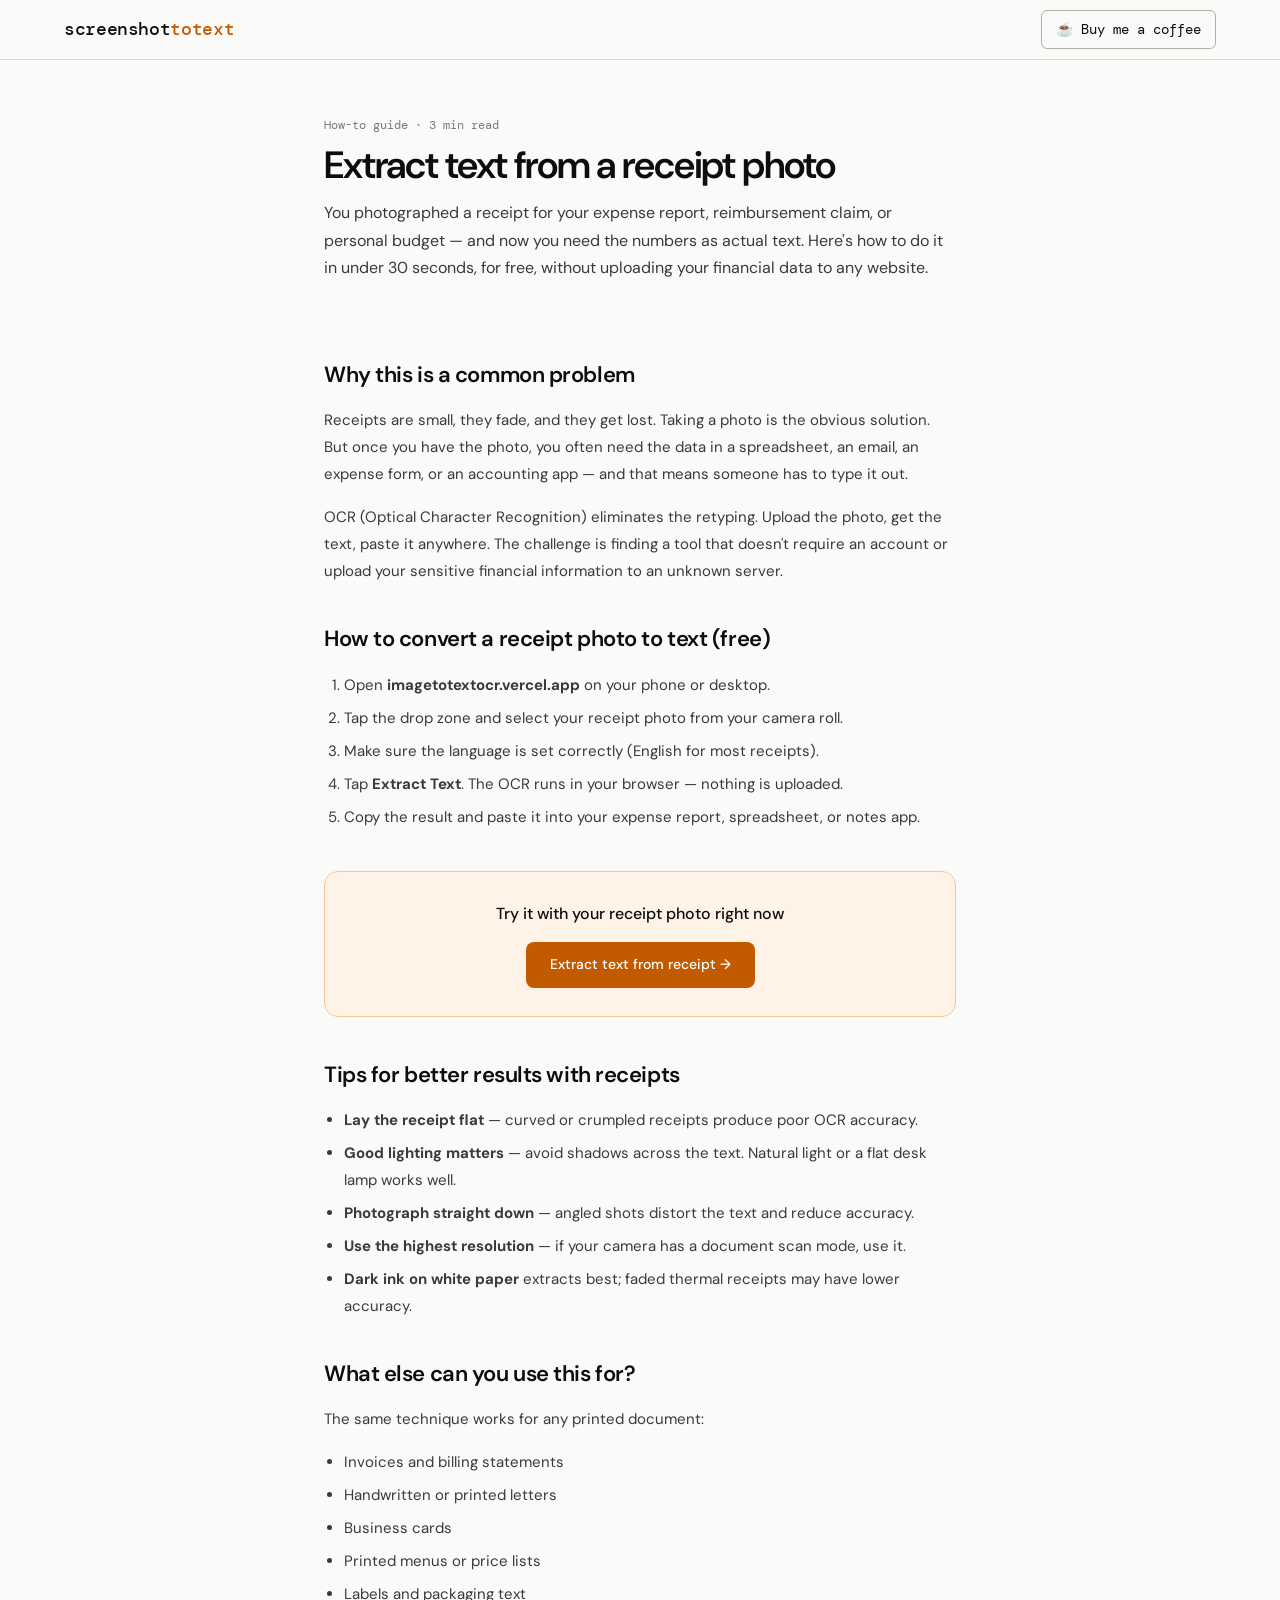
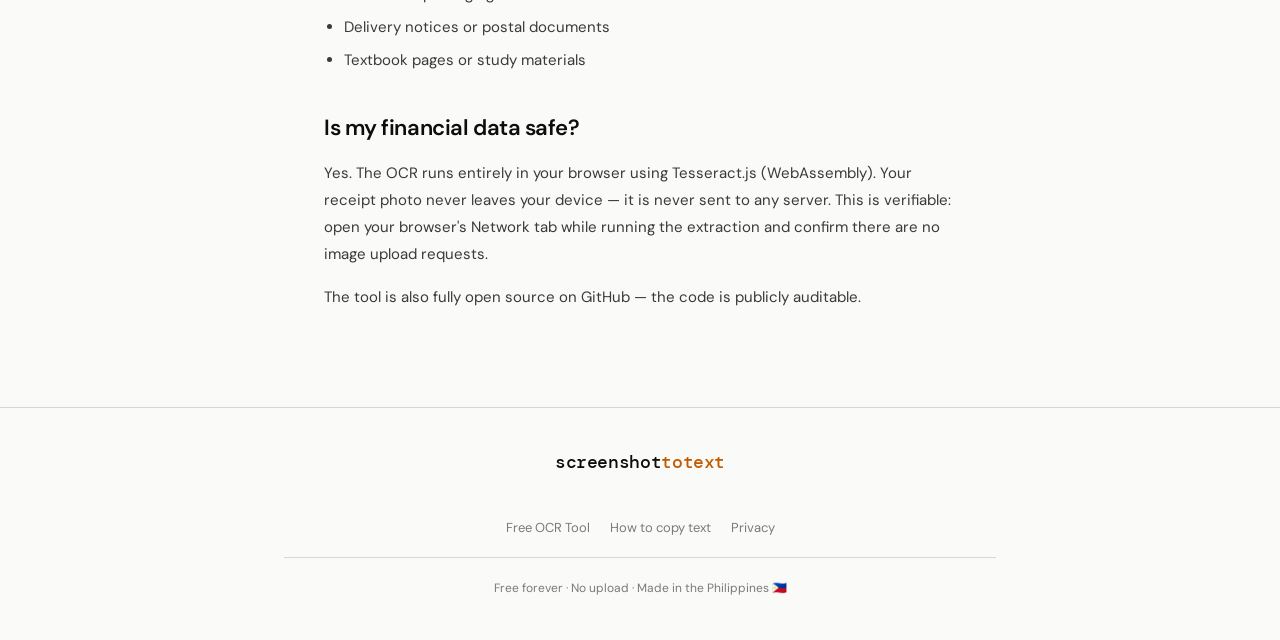
==== blog/extract-text-from-receipt.html @ 4910120f "Initial commit: Image to Text OCR tool - privacy-first browser-based OCR with Tesseract.js" ====
<!DOCTYPE html>
<html lang="en">
<head>
  <meta charset="UTF-8" />
  <meta name="viewport" content="width=device-width, initial-scale=1.0" />
  <title>Extract Text from a Receipt Photo — Free Online OCR, No Signup</title>
  <meta name="description" content="Turn a photo of any receipt, invoice, or document into editable text in seconds. No upload, no account. Works on phone or desktop — completely free." />
  <link rel="canonical" href="https://imagetotextocr.vercel.app/blog/extract-text-from-receipt" />
  <link rel="preconnect" href="https://fonts.googleapis.com" />
  <link rel="preconnect" href="https://fonts.gstatic.com" crossorigin />
  <link href="https://fonts.googleapis.com/css2?family=DM+Mono:wght@400;500&family=DM+Sans:wght@400;500;600&display=swap" rel="stylesheet" />
  <link rel="icon" type="image/svg+xml" href="/favicon.svg" />
  <link rel="stylesheet" href="../css/style.css" />
</head>
<body>
<nav>
  <a href="/" class="logo">screenshot<span>totext</span></a>
  <div class="nav-links">
    <a href="https://ko-fi.com/YOUR_KOFI" target="_blank" rel="noopener" class="btn-coffee">☕ Buy me a coffee</a>
  </div>
</nav>

<header class="blog-hero">
  <p class="blog-meta">How-to guide · 3 min read</p>
  <h1>Extract text from a receipt photo</h1>
  <p style="font-size:16px;color:var(--ink-2);margin-top:12px;line-height:1.7;">
    You photographed a receipt for your expense report, reimbursement claim, or personal budget — and now you need the numbers as actual text. Here's how to do it in under 30 seconds, for free, without uploading your financial data to any website.
  </p>
</header>

<article class="blog-body">

  <h2>Why this is a common problem</h2>
  <p>
    Receipts are small, they fade, and they get lost. Taking a photo is the obvious solution.
    But once you have the photo, you often need the data in a spreadsheet, an email, an expense form,
    or an accounting app — and that means someone has to type it out.
  </p>
  <p>
    OCR (Optical Character Recognition) eliminates the retyping. Upload the photo, get the text,
    paste it anywhere. The challenge is finding a tool that doesn't require an account
    or upload your sensitive financial information to an unknown server.
  </p>

  <h2>How to convert a receipt photo to text (free)</h2>
  <ol>
    <li>Open <strong>imagetotextocr.vercel.app</strong> on your phone or desktop.</li>
    <li>Tap the drop zone and select your receipt photo from your camera roll.</li>
    <li>Make sure the language is set correctly (English for most receipts).</li>
    <li>Tap <strong>Extract Text</strong>. The OCR runs in your browser — nothing is uploaded.</li>
    <li>Copy the result and paste it into your expense report, spreadsheet, or notes app.</li>
  </ol>

  <div class="blog-cta">
    <p>Try it with your receipt photo right now</p>
    <a href="/">Extract text from receipt →</a>
  </div>

  <h2>Tips for better results with receipts</h2>
  <ul>
    <li><strong>Lay the receipt flat</strong> — curved or crumpled receipts produce poor OCR accuracy.</li>
    <li><strong>Good lighting matters</strong> — avoid shadows across the text. Natural light or a flat desk lamp works well.</li>
    <li><strong>Photograph straight down</strong> — angled shots distort the text and reduce accuracy.</li>
    <li><strong>Use the highest resolution</strong> — if your camera has a document scan mode, use it.</li>
    <li><strong>Dark ink on white paper</strong> extracts best; faded thermal receipts may have lower accuracy.</li>
  </ul>

  <h2>What else can you use this for?</h2>
  <p>The same technique works for any printed document:</p>
  <ul>
    <li>Invoices and billing statements</li>
    <li>Handwritten or printed letters</li>
    <li>Business cards</li>
    <li>Printed menus or price lists</li>
    <li>Labels and packaging text</li>
    <li>Delivery notices or postal documents</li>
    <li>Textbook pages or study materials</li>
  </ul>

  <h2>Is my financial data safe?</h2>
  <p>
    Yes. The OCR runs entirely in your browser using Tesseract.js (WebAssembly).
    Your receipt photo never leaves your device — it is never sent to any server.
    This is verifiable: open your browser's Network tab while running the extraction
    and confirm there are no image upload requests.
  </p>
  <p>
    The tool is also fully open source on GitHub — the code is publicly auditable.
  </p>

</article>

<footer>
  <div class="footer-inner">
    <div class="footer-logo">screenshot<span>totext</span></div>
    <nav class="footer-nav" aria-label="Footer navigation">
      <a href="/">Free OCR Tool</a>
      <a href="/blog/how-to-copy-text-from-screenshot">How to copy text</a>
      <a href="/blog/ocr-privacy-no-upload">Privacy</a>
    </nav>
    <p class="footer-copy">Free forever · No upload · Made in the Philippines 🇵🇭</p>
  </div>
</footer>
</body>
</html>
---- css/style.css ----
/* =========================================================
   screenshottotext — css/style.css
   Forked from heicfree/style.css — accent changed to orange
   Aesthetic: industrial-minimal, monospace accents, dark trust signals
   ========================================================= */

:root {
  --ink:     #0d0d0d;
  --ink-2:   #3a3a3a;
  --ink-3:   #7a7a7a;
  --surface: #fafaf8;
  --surface-2: #f0efeb;
  --surface-3: #e8e7e2;

  /* ORANGE accent — differentiated from heicfree's green */
  --accent:        #c25a00;
  --accent-light:  #fff3e8;
  --accent-mid:    #e06b00;

  --warn:    #b84a2c;
  --border:  #d8d7d2;
  --border-strong: #b0afa9;
  --font-sans: 'DM Sans', system-ui, sans-serif;
  --font-mono: 'DM Mono', 'Courier New', monospace;
  --radius: 8px;
  --radius-lg: 14px;
  --transition: 0.18s ease;
}

*, *::before, *::after { box-sizing: border-box; margin: 0; padding: 0; }
html { scroll-behavior: smooth; }

body {
  font-family: var(--font-sans);
  background: var(--surface);
  color: var(--ink);
  line-height: 1.65;
  font-size: 16px;
  -webkit-font-smoothing: antialiased;
}

/* ── NAV ── */
nav {
  display: flex;
  align-items: center;
  justify-content: space-between;
  padding: 0 max(24px, 5vw);
  height: 60px;
  border-bottom: 1px solid var(--border);
  background: var(--surface);
  position: sticky;
  top: 0;
  z-index: 100;
}

.logo {
  font-family: var(--font-mono);
  font-size: 18px;
  font-weight: 500;
  color: var(--ink);
  text-decoration: none;
  letter-spacing: -0.02em;
}
.logo span { color: var(--accent); }

.nav-links {
  display: flex;
  align-items: center;
  gap: 24px;
}
.nav-links a {
  font-size: 14px;
  color: var(--ink-2);
  text-decoration: none;
  transition: color var(--transition);
}
.nav-links a:hover { color: var(--ink); }

.btn-coffee {
  font-family: var(--font-mono);
  font-size: 13px;
  padding: 7px 14px;
  border: 1px solid var(--border-strong);
  border-radius: 6px;
  background: var(--surface);
  color: var(--ink) !important;
  transition: background var(--transition), border-color var(--transition);
}
.btn-coffee:hover {
  background: var(--surface-2) !important;
  border-color: var(--ink-2) !important;
}

/* ── HERO ── */
.hero {
  max-width: 720px;
  margin: 64px auto 0;
  padding: 0 24px 56px;
  text-align: center;
}

.trust-badge {
  display: inline-flex;
  align-items: center;
  gap: 8px;
  font-family: var(--font-mono);
  font-size: 12px;
  color: var(--accent);
  background: var(--accent-light);
  border: 1px solid #f5c89a;
  border-radius: 20px;
  padding: 6px 14px;
  margin-bottom: 28px;
}
.dot {
  width: 7px; height: 7px;
  border-radius: 50%;
  background: var(--accent-mid);
  animation: pulse 2s infinite;
}
@keyframes pulse {
  0%, 100% { opacity: 1; }
  50% { opacity: 0.4; }
}

h1 {
  font-size: clamp(32px, 5vw, 52px);
  font-weight: 600;
  line-height: 1.15;
  letter-spacing: -0.03em;
  color: var(--ink);
  margin-bottom: 20px;
}
h1 em {
  font-style: normal;
  color: var(--accent);
}

.hero-sub {
  font-size: 17px;
  color: var(--ink-2);
  max-width: 520px;
  margin: 0 auto;
  line-height: 1.7;
}

/* ── MAIN ── */
main {
  max-width: 760px;
  margin: 0 auto;
  padding: 0 24px 80px;
}

/* ── CONVERTER BOX ── */
.converter-box {
  background: #fff;
  border: 1.5px solid var(--border);
  border-radius: var(--radius-lg);
  padding: 32px;
  margin-bottom: 48px;
  box-shadow: 0 2px 20px rgba(0,0,0,0.04);
}

/* Drop zone */
.drop-zone {
  border: 2px dashed var(--border-strong);
  border-radius: var(--radius);
  padding: 48px 24px;
  text-align: center;
  cursor: pointer;
  transition: border-color var(--transition), background var(--transition);
  color: var(--ink-3);
}
.drop-zone:hover,
.drop-zone.dragover {
  border-color: var(--accent-mid);
  background: var(--accent-light);
  color: var(--accent);
}
.drop-icon { margin-bottom: 16px; }
.drop-primary {
  font-size: 17px;
  font-weight: 500;
  color: var(--ink-2);
  margin-bottom: 6px;
}
.drop-secondary { font-size: 14px; color: var(--ink-3); margin-bottom: 10px; }
.file-label {
  color: var(--accent);
  cursor: pointer;
  text-decoration: underline;
  text-underline-offset: 2px;
}
.drop-hint {
  font-family: var(--font-mono);
  font-size: 12px;
  color: var(--ink-3);
  margin-top: 12px;
}

/* Language selector */
.lang-row {
  display: flex;
  align-items: center;
  gap: 12px;
  margin-top: 20px;
  font-size: 14px;
  color: var(--ink-2);
}
.lang-row select {
  flex: 1;
  padding: 8px 10px;
  border: 1px solid var(--border);
  border-radius: var(--radius);
  font-family: var(--font-sans);
  font-size: 14px;
  background: var(--surface);
  color: var(--ink);
  cursor: pointer;
  appearance: auto;
}
.lang-row select:focus {
  outline: 2px solid var(--accent);
  outline-offset: 1px;
}

/* File queue */
.file-queue {
  margin-top: 20px;
  display: flex;
  flex-direction: column;
  gap: 8px;
}
.queue-item {
  display: flex;
  align-items: center;
  gap: 12px;
  padding: 10px 12px;
  background: var(--surface-2);
  border-radius: var(--radius);
  font-size: 13px;
}
.queue-item-name {
  flex: 1;
  font-family: var(--font-mono);
  color: var(--ink-2);
  overflow: hidden;
  text-overflow: ellipsis;
  white-space: nowrap;
}
.queue-item-size { color: var(--ink-3); font-size: 12px; }
.queue-item-remove {
  background: none; border: none; cursor: pointer;
  color: var(--ink-3); font-size: 16px; line-height: 1;
  padding: 0 4px;
  transition: color var(--transition);
}
.queue-item-remove:hover { color: var(--warn); }

/* Action row */
.action-row {
  display: flex;
  gap: 10px;
  margin-top: 20px;
}
.btn-convert {
  flex: 1;
  background: var(--accent);
  color: #fff;
  border: none;
  border-radius: var(--radius);
  padding: 14px 20px;
  font-family: var(--font-sans);
  font-size: 15px;
  font-weight: 500;
  cursor: pointer;
  transition: background var(--transition), transform var(--transition);
}
.btn-convert:hover { background: #9a4600; }
.btn-convert:active { transform: scale(0.99); }
.btn-convert:disabled { opacity: 0.6; cursor: not-allowed; }

.btn-clear {
  background: none;
  border: 1px solid var(--border);
  border-radius: var(--radius);
  padding: 14px 18px;
  font-family: var(--font-sans);
  font-size: 14px;
  color: var(--ink-3);
  cursor: pointer;
  transition: border-color var(--transition), color var(--transition);
}
.btn-clear:hover { border-color: var(--border-strong); color: var(--ink-2); }

/* Progress */
.progress-wrap { margin-top: 20px; }
.progress-bar-bg {
  height: 6px;
  background: var(--surface-3);
  border-radius: 3px;
  overflow: hidden;
  margin-bottom: 10px;
}
.progress-bar-fill {
  height: 100%;
  background: var(--accent-mid);
  border-radius: 3px;
  width: 0%;
  transition: width 0.3s ease;
}
.progress-label {
  font-family: var(--font-mono);
  font-size: 13px;
  color: var(--ink-3);
}

/* ── TEXT OUTPUT ── */
.results-wrap { margin-top: 24px; }

.results-header {
  display: flex;
  align-items: center;
  justify-content: space-between;
  margin-bottom: 14px;
  flex-wrap: wrap;
  gap: 10px;
}
.results-title {
  font-size: 15px;
  font-weight: 500;
  color: var(--ink);
}

.text-output-wrap {
  position: relative;
  margin-bottom: 12px;
}
.text-output {
  width: 100%;
  min-height: 200px;
  max-height: 400px;
  padding: 16px;
  border: 1.5px solid var(--border);
  border-radius: var(--radius);
  font-family: var(--font-mono);
  font-size: 13px;
  line-height: 1.7;
  color: var(--ink-2);
  background: var(--surface);
  resize: vertical;
  overflow-y: auto;
  white-space: pre-wrap;
  word-wrap: break-word;
}
.text-output:focus {
  outline: 2px solid var(--accent);
  outline-offset: 1px;
  background: #fff;
}

.text-output-actions {
  display: flex;
  gap: 8px;
  margin-top: 10px;
}
.btn-action-sm {
  display: inline-flex;
  align-items: center;
  gap: 6px;
  padding: 7px 14px;
  border: 1px solid var(--border);
  border-radius: var(--radius);
  background: var(--surface);
  font-family: var(--font-sans);
  font-size: 13px;
  color: var(--ink-2);
  cursor: pointer;
  transition: border-color var(--transition), color var(--transition), background var(--transition);
}
.btn-action-sm:hover {
  border-color: var(--accent);
  color: var(--accent);
  background: var(--accent-light);
}
.btn-action-sm.copied {
  border-color: #2d9e5f;
  color: #1a6b3c;
  background: #e8f4ee;
}

.btn-copy-all {
  background: var(--accent);
  color: #fff;
  border: none;
  border-radius: var(--radius);
  padding: 8px 16px;
  font-size: 13px;
  font-weight: 500;
  cursor: pointer;
  transition: background var(--transition);
}
.btn-copy-all:hover { background: #9a4600; }

/* Per-file results (multi-image) */
.results-list {
  display: flex;
  flex-direction: column;
  gap: 8px;
  margin-top: 16px;
}
.result-item {
  display: flex;
  align-items: center;
  gap: 12px;
  padding: 10px 14px;
  background: var(--accent-light);
  border: 1px solid #f5c89a;
  border-radius: var(--radius);
  font-size: 13px;
  cursor: pointer;
  transition: border-color var(--transition);
}
.result-item:hover { border-color: var(--accent-mid); }
.result-item.active { border-color: var(--accent); background: #ffe9d0; }
.result-item-name {
  flex: 1;
  font-family: var(--font-mono);
  color: var(--ink-2);
  overflow: hidden;
  text-overflow: ellipsis;
  white-space: nowrap;
}
.result-char-count { color: var(--ink-3); font-size: 12px; font-family: var(--font-mono); }
.result-error {
  background: #fef2f0;
  border-color: #f5c2ba;
}
.result-error .result-item-name { color: var(--warn); }

.btn-convert-more {
  margin-top: 16px;
  background: none;
  border: 1px solid var(--border);
  border-radius: var(--radius);
  padding: 10px 20px;
  font-size: 14px;
  color: var(--ink-2);
  cursor: pointer;
  width: 100%;
  transition: border-color var(--transition);
}
.btn-convert-more:hover { border-color: var(--accent); color: var(--accent); }

/* ── TRUST STRIP ── */
.trust-strip {
  display: grid;
  grid-template-columns: repeat(auto-fit, minmax(160px, 1fr));
  gap: 20px;
  margin-bottom: 56px;
}
.trust-item {
  padding: 20px;
  background: #fff;
  border: 1px solid var(--border);
  border-radius: var(--radius);
}
.trust-icon { font-size: 22px; display: block; margin-bottom: 8px; }
.trust-item strong {
  display: block;
  font-size: 14px;
  font-weight: 600;
  margin-bottom: 6px;
  color: var(--ink);
}
.trust-item p { font-size: 13px; color: var(--ink-3); line-height: 1.6; }

/* ── HOW IT WORKS ── */
.how-section {
  margin-bottom: 56px;
}
.how-section h2,
.faq-section h2 {
  font-size: 24px;
  font-weight: 600;
  letter-spacing: -0.02em;
  margin-bottom: 16px;
  color: var(--ink);
}
.how-section p {
  font-size: 15px;
  color: var(--ink-2);
  margin-bottom: 14px;
  line-height: 1.75;
}

.code-proof {
  margin-top: 24px;
  background: #0d0d0d;
  border-radius: var(--radius);
  padding: 20px 22px;
  overflow-x: auto;
}
.code-proof-label {
  font-family: var(--font-mono);
  font-size: 12px;
  color: #e08030;
  margin-bottom: 8px;
}
.code-proof code {
  font-family: var(--font-mono);
  font-size: 13px;
  color: #e8e7e2;
  white-space: pre;
}

/* ── FAQ ── */
.faq-section { margin-bottom: 56px; }
details {
  border-bottom: 1px solid var(--border);
  padding: 16px 0;
}
details:first-of-type { border-top: 1px solid var(--border); }
summary {
  font-size: 15px;
  font-weight: 500;
  cursor: pointer;
  color: var(--ink);
  list-style: none;
  display: flex;
  justify-content: space-between;
  align-items: center;
}
summary::-webkit-details-marker { display: none; }
summary::after {
  content: '+';
  font-size: 20px;
  font-weight: 300;
  color: var(--ink-3);
  transition: transform var(--transition);
}
details[open] summary::after { content: '−'; }
details p {
  font-size: 14px;
  color: var(--ink-2);
  line-height: 1.75;
  margin-top: 12px;
  padding-right: 24px;
}

/* ── COFFEE ── */
.coffee-section {
  display: flex;
  justify-content: center;
  margin-bottom: 56px;
}
.coffee-card {
  text-align: center;
  max-width: 420px;
  padding: 40px 32px;
  background: #fff;
  border: 1px solid var(--border);
  border-radius: var(--radius-lg);
}
.coffee-emoji { font-size: 36px; margin-bottom: 14px; }
.coffee-card h3 {
  font-size: 20px;
  font-weight: 600;
  letter-spacing: -0.02em;
  margin-bottom: 12px;
}
.coffee-card p {
  font-size: 14px;
  color: var(--ink-2);
  line-height: 1.7;
  margin-bottom: 20px;
}
.btn-coffee-big {
  display: inline-block;
  background: #FFDD00;
  color: #0d0d0d;
  font-weight: 600;
  font-size: 15px;
  padding: 12px 28px;
  border-radius: 8px;
  text-decoration: none;
  transition: opacity var(--transition);
}
.btn-coffee-big:hover { opacity: 0.85; }
.coffee-sub {
  font-size: 12px;
  color: var(--ink-3);
  margin-top: 12px;
  margin-bottom: 0;
}

/* ── FOOTER ── */
footer {
  border-top: 1px solid var(--border);
  background: var(--surface);
}
.footer-inner {
  max-width: 760px;
  margin: 0 auto;
  padding: 40px 24px;
  text-align: center;
}
.footer-logo {
  font-family: var(--font-mono);
  font-size: clamp(14px, 4vw, 18px);
  font-weight: 500;
  margin-bottom: 20px;
  color: var(--ink);
  letter-spacing: -0.02em;
}
.footer-logo span { color: var(--accent); }
.footer-nav {
  display: flex;
  flex-wrap: wrap;
  justify-content: center;
  gap: clamp(12px, 3vw, 20px);
  margin-bottom: 20px;
}
.footer-nav a {
  font-size: clamp(12px, 2.5vw, 13px);
  color: var(--ink-3);
  text-decoration: none;
  transition: color var(--transition);
  padding: 4px 0;
}
.footer-nav a:hover { color: var(--ink); }
.footer-copy {
  font-size: clamp(11px, 2vw, 12px);
  color: var(--ink-3);
  line-height: 1.8;
}

/* ── BLOG STYLES ── */
.blog-hero {
  max-width: 680px;
  margin: 56px auto 0;
  padding: 0 24px 40px;
}
.blog-hero h1 {
  font-size: clamp(26px, 4vw, 38px);
  text-align: left;
  margin-bottom: 12px;
}
.blog-meta {
  font-family: var(--font-mono);
  font-size: 12px;
  color: var(--ink-3);
  margin-bottom: 8px;
}
.blog-body {
  max-width: 680px;
  margin: 0 auto;
  padding: 0 24px 80px;
}
.blog-body h2 {
  font-size: 22px;
  font-weight: 600;
  letter-spacing: -0.02em;
  margin: 36px 0 14px;
  color: var(--ink);
}
.blog-body p {
  font-size: 15px;
  color: var(--ink-2);
  line-height: 1.8;
  margin-bottom: 16px;
}
.blog-body ul, .blog-body ol {
  padding-left: 20px;
  margin-bottom: 16px;
}
.blog-body li {
  font-size: 15px;
  color: var(--ink-2);
  line-height: 1.8;
  margin-bottom: 6px;
}
.blog-body a {
  color: var(--accent);
  text-decoration: underline;
  text-underline-offset: 2px;
}
.blog-cta {
  background: var(--accent-light);
  border: 1px solid #f5c89a;
  border-radius: var(--radius-lg);
  padding: 28px 32px;
  text-align: center;
  margin: 40px 0;
}
.blog-cta p {
  font-size: 16px;
  font-weight: 500;
  color: var(--ink);
  margin-bottom: 14px;
}
.blog-cta a {
  display: inline-block;
  background: var(--accent);
  color: #fff;
  padding: 11px 24px;
  border-radius: var(--radius);
  font-size: 14px;
  font-weight: 500;
  text-decoration: none;
  transition: background var(--transition);
}
.blog-cta a:hover { background: #9a4600; }

/* ── RESPONSIVE ── */
@media (max-width: 600px) {
  .converter-box { padding: 20px 16px; }
  .nav-links a:not(.btn-coffee) { display: none; }
  .trust-strip { grid-template-columns: 1fr 1fr; }
  .action-row { flex-direction: column; }
  .footer-inner { padding: 32px 16px; }
  .footer-logo { margin-bottom: 16px; }
  .footer-nav { gap: 10px; margin-bottom: 16px; }
  .footer-nav a { padding: 6px 4px; }
}
@media (max-width: 480px) {
  nav { padding: 0 16px; height: 56px; }
  .logo { font-size: 16px; }
  .btn-coffee { font-size: 12px; padding: 6px 12px; }
  .footer-inner { padding: 24px 12px; }
  .footer-logo { font-size: 14px; margin-bottom: 12px; }
  .footer-nav { gap: 8px; margin-bottom: 12px; }
  .footer-nav a { font-size: 11px; }
  .footer-copy { font-size: 10px; }
  .text-output-actions { flex-wrap: wrap; }
}

.sister-projects {
  padding: 60px 20px;
  text-align: center;
  background: var(--bg-secondary);
}

.sister-projects h2 {
  font-size: 28px;
  margin-bottom: 12px;
}

.sister-projects-desc {
  color: var(--ink-2);
  margin-bottom: 40px;
}

.projects-grid {
  display: grid;
  grid-template-columns: repeat(auto-fit, minmax(280px, 1fr));
  gap: 20px;
  max-width: 800px;
  margin: 0 auto;
}

.project-card {
  display: flex;
  align-items: center;
  gap: 16px;
  padding: 20px;
  background: white;
  border-radius: 8px;
  border: 1px solid var(--border);
  text-decoration: none;
  transition: all 0.2s;
}

.project-card:hover {
  border-color: var(--accent);
  box-shadow: 0 4px 12px rgba(0,0,0,0.1);
}

.project-emoji {
  font-size: 32px;
}

.project-info h3 {
  margin: 0 0 4px 0;
  font-size: 16px;
}

.project-info p {
  margin: 0;
  font-size: 13px;
  color: var(--ink-2);
}
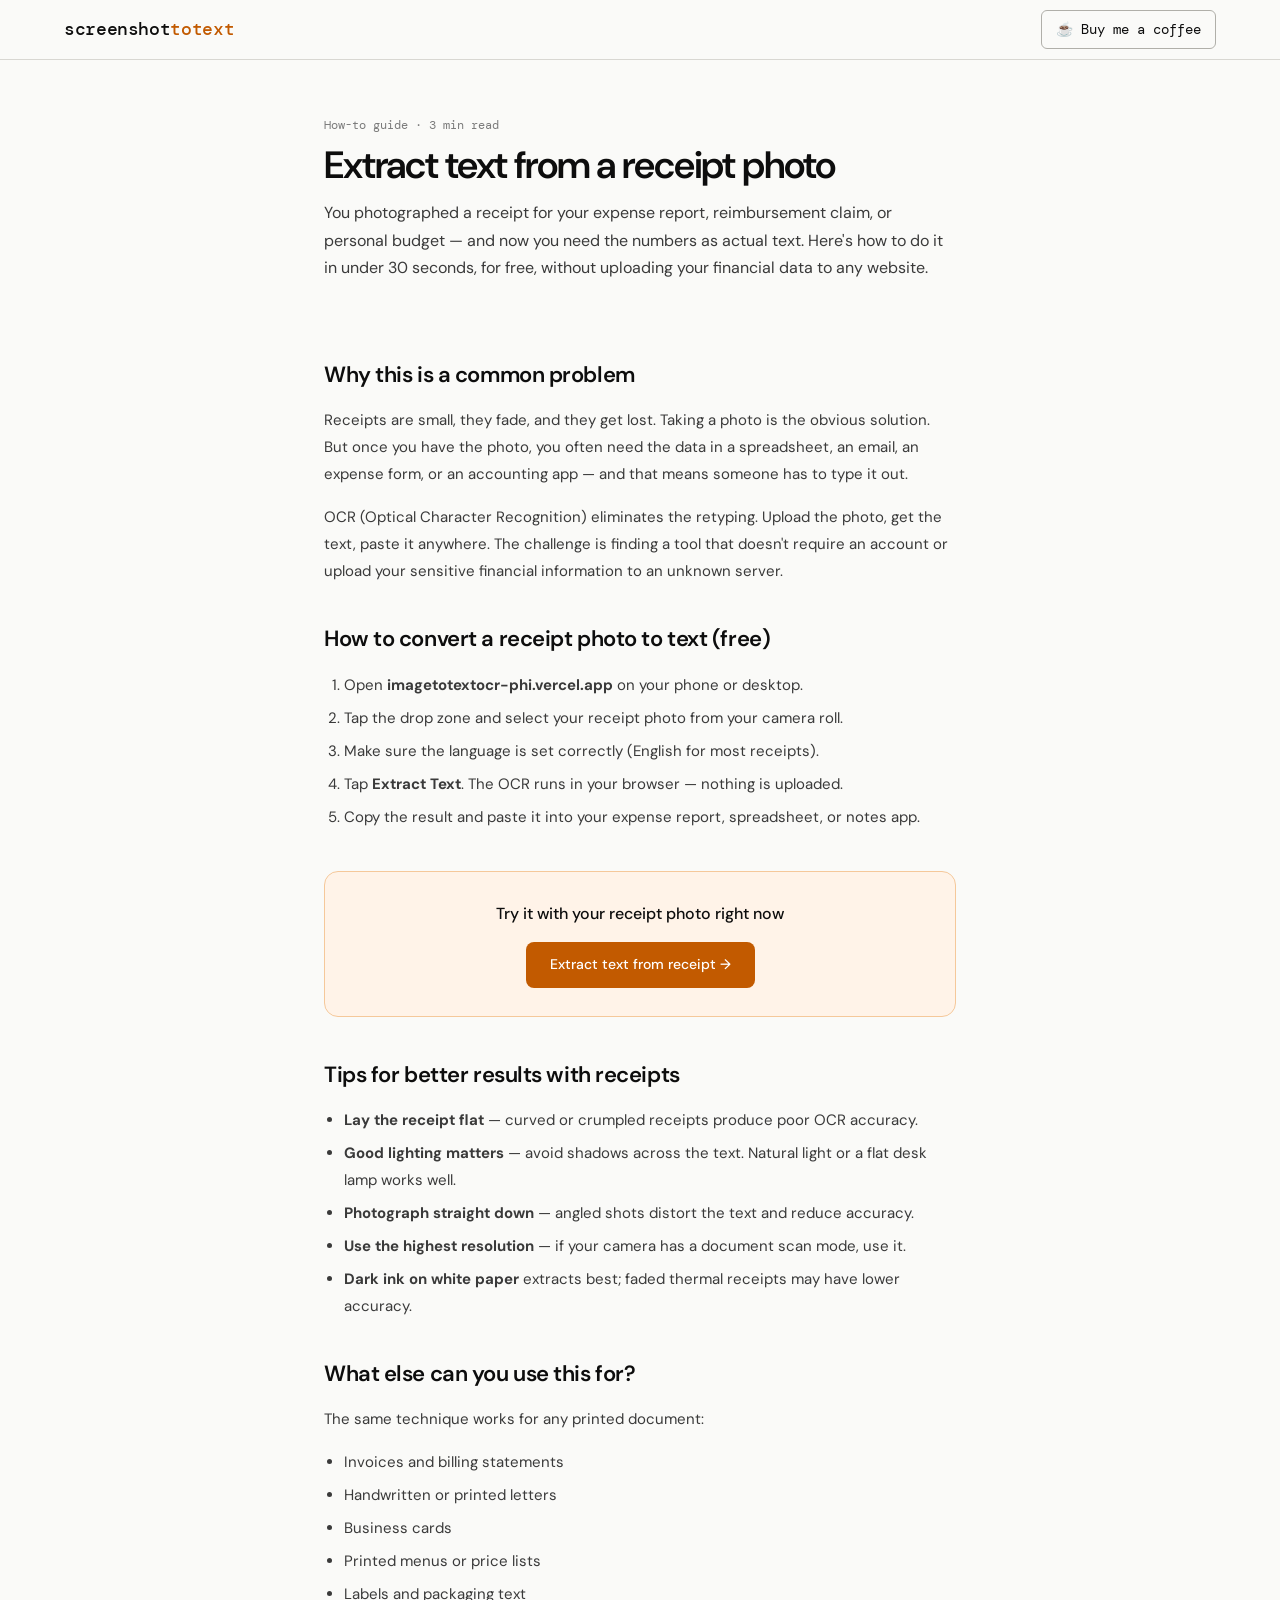
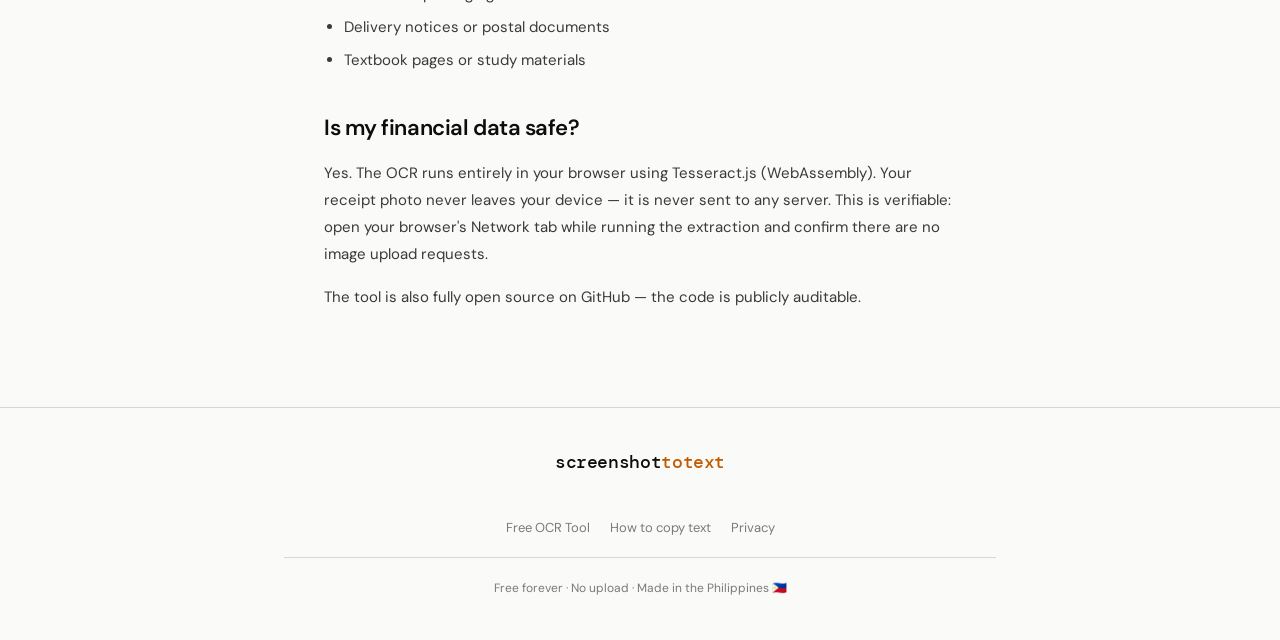
==== commit 1f64ffce: "Add Google verification, Vercel analytics, and update domain to imagetotextocr-phi.vercel.app" ====
--- a/blog/extract-text-from-receipt.html
+++ b/blog/extract-text-from-receipt.html
@@ -3,20 +3,22 @@
 <head>
   <meta charset="UTF-8" />
   <meta name="viewport" content="width=device-width, initial-scale=1.0" />
+  <meta name="google-site-verification" content="NXawo3W-M1GbvlyXy6zWJTYUl6UJcoLheuD6qWnZlss" />
   <title>Extract Text from a Receipt Photo — Free Online OCR, No Signup</title>
   <meta name="description" content="Turn a photo of any receipt, invoice, or document into editable text in seconds. No upload, no account. Works on phone or desktop — completely free." />
-  <link rel="canonical" href="https://imagetotextocr.vercel.app/blog/extract-text-from-receipt" />
+  <link rel="canonical" href="https://imagetotextocr-phi.vercel.app/blog/extract-text-from-receipt" />
   <link rel="preconnect" href="https://fonts.googleapis.com" />
   <link rel="preconnect" href="https://fonts.gstatic.com" crossorigin />
   <link href="https://fonts.googleapis.com/css2?family=DM+Mono:wght@400;500&family=DM+Sans:wght@400;500;600&display=swap" rel="stylesheet" />
   <link rel="icon" type="image/svg+xml" href="/favicon.svg" />
   <link rel="stylesheet" href="../css/style.css" />
+  <script defer src="https://cdn.vercel-insights.com/v1/script.js"></script>
 </head>
 <body>
 <nav>
   <a href="/" class="logo">screenshot<span>totext</span></a>
   <div class="nav-links">
-    <a href="https://ko-fi.com/YOUR_KOFI" target="_blank" rel="noopener" class="btn-coffee">☕ Buy me a coffee</a>
+    <a href="https://ko-fi.com/brahyan" target="_blank" rel="noopener" class="btn-coffee">☕ Buy me a coffee</a>
   </div>
 </nav>
 
@@ -44,7 +46,7 @@
 
   <h2>How to convert a receipt photo to text (free)</h2>
   <ol>
-    <li>Open <strong>imagetotextocr.vercel.app</strong> on your phone or desktop.</li>
+    <li>Open <strong>imagetotextocr-phi.vercel.app</strong> on your phone or desktop.</li>
     <li>Tap the drop zone and select your receipt photo from your camera roll.</li>
     <li>Make sure the language is set correctly (English for most receipts).</li>
     <li>Tap <strong>Extract Text</strong>. The OCR runs in your browser — nothing is uploaded.</li>
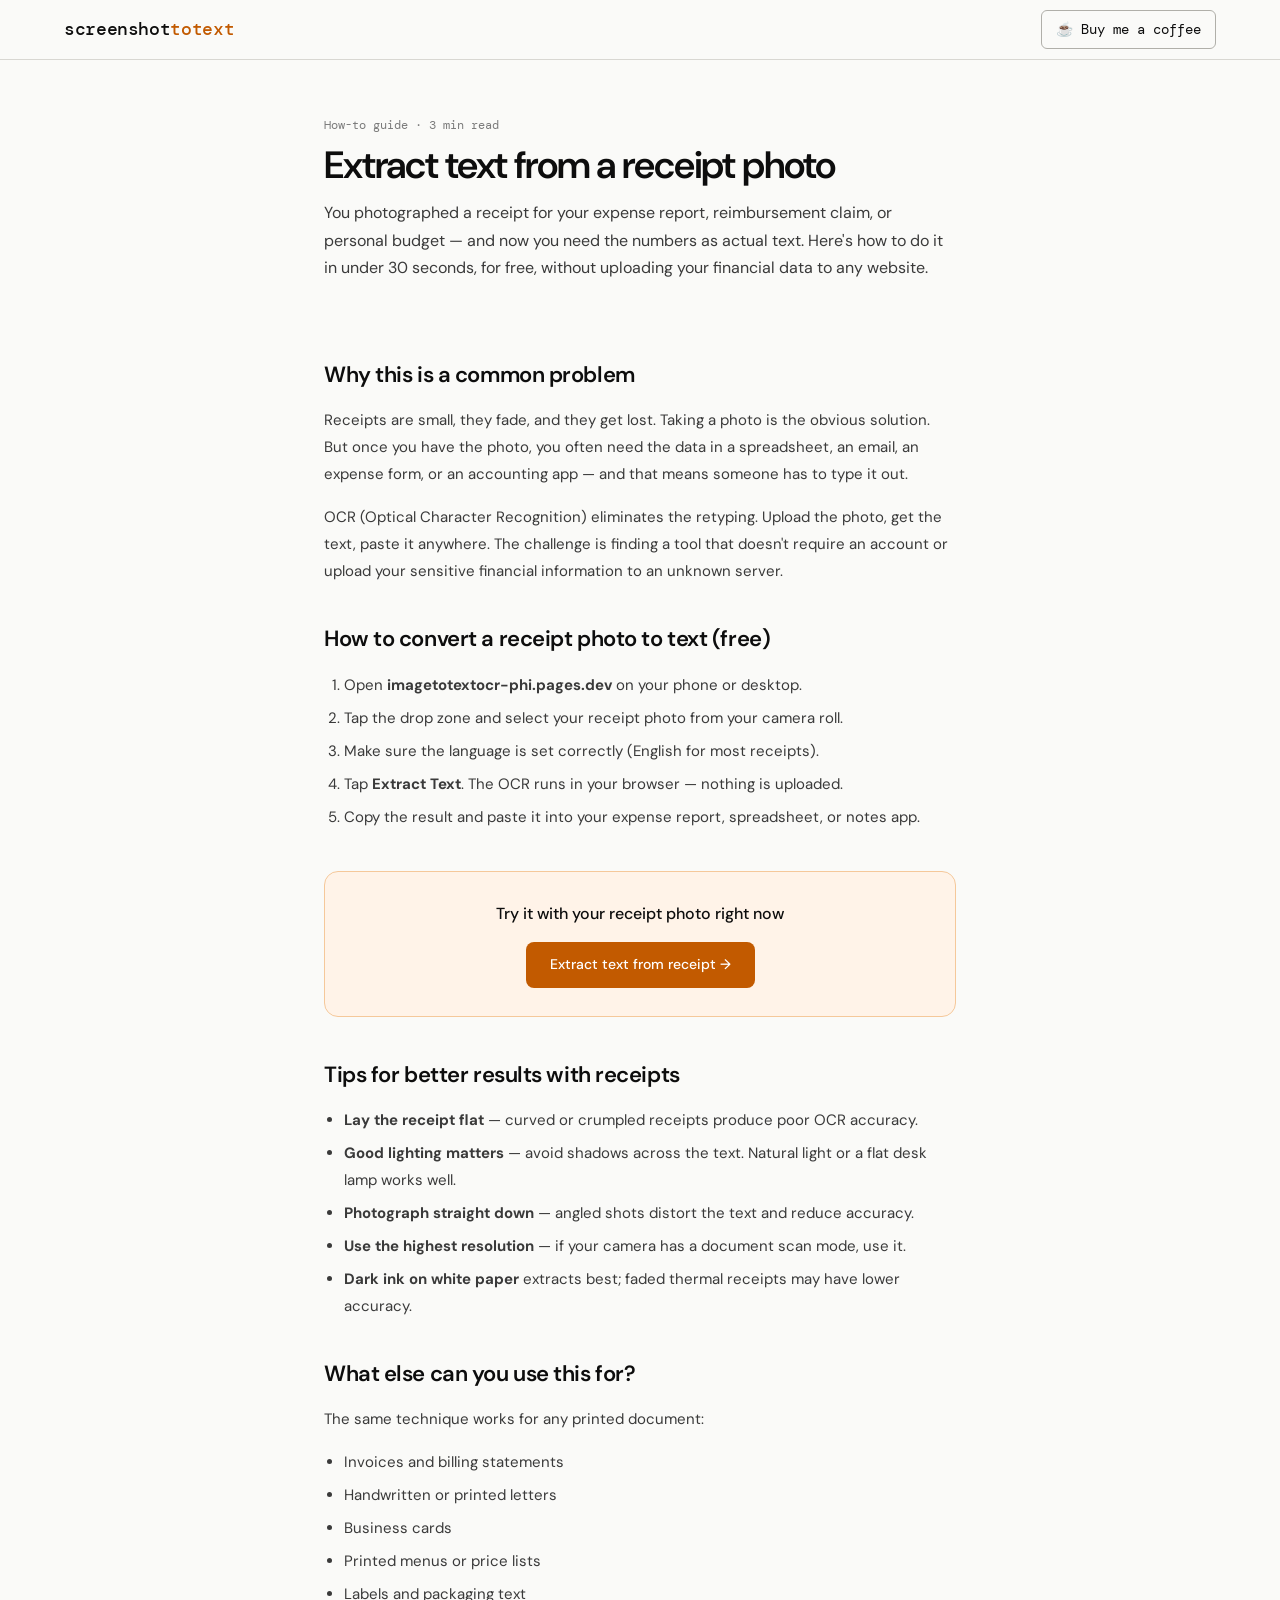
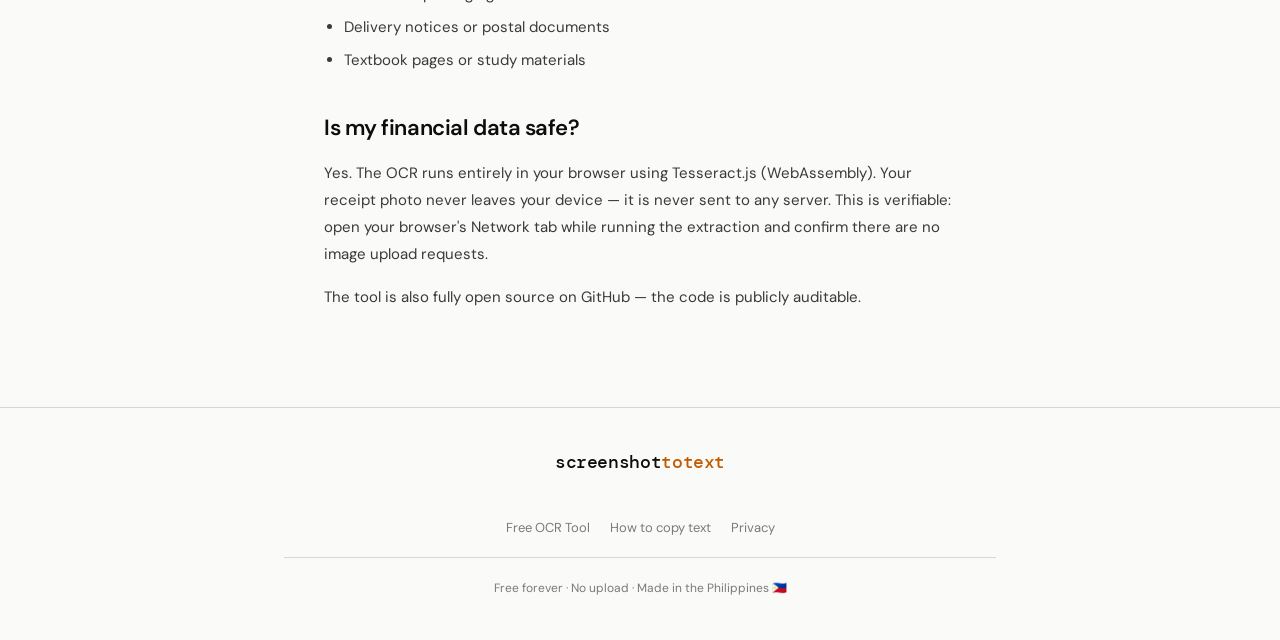
==== commit bceb0efe: "Update project files" ====
--- a/blog/extract-text-from-receipt.html
+++ b/blog/extract-text-from-receipt.html
@@ -6,13 +6,12 @@
   <meta name="google-site-verification" content="NXawo3W-M1GbvlyXy6zWJTYUl6UJcoLheuD6qWnZlss" />
   <title>Extract Text from a Receipt Photo — Free Online OCR, No Signup</title>
   <meta name="description" content="Turn a photo of any receipt, invoice, or document into editable text in seconds. No upload, no account. Works on phone or desktop — completely free." />
-  <link rel="canonical" href="https://imagetotextocr-phi.vercel.app/blog/extract-text-from-receipt" />
+  <link rel="canonical" href="https://imagetotextocr-phi.pages.dev/blog/extract-text-from-receipt" />
   <link rel="preconnect" href="https://fonts.googleapis.com" />
   <link rel="preconnect" href="https://fonts.gstatic.com" crossorigin />
   <link href="https://fonts.googleapis.com/css2?family=DM+Mono:wght@400;500&family=DM+Sans:wght@400;500;600&display=swap" rel="stylesheet" />
   <link rel="icon" type="image/svg+xml" href="/favicon.svg" />
   <link rel="stylesheet" href="../css/style.css" />
-  <script defer src="https://cdn.vercel-insights.com/v1/script.js"></script>
 </head>
 <body>
 <nav>
@@ -46,7 +45,7 @@
 
   <h2>How to convert a receipt photo to text (free)</h2>
   <ol>
-    <li>Open <strong>imagetotextocr-phi.vercel.app</strong> on your phone or desktop.</li>
+    <li>Open <strong>imagetotextocr-phi.pages.dev</strong> on your phone or desktop.</li>
     <li>Tap the drop zone and select your receipt photo from your camera roll.</li>
     <li>Make sure the language is set correctly (English for most receipts).</li>
     <li>Tap <strong>Extract Text</strong>. The OCR runs in your browser — nothing is uploaded.</li>
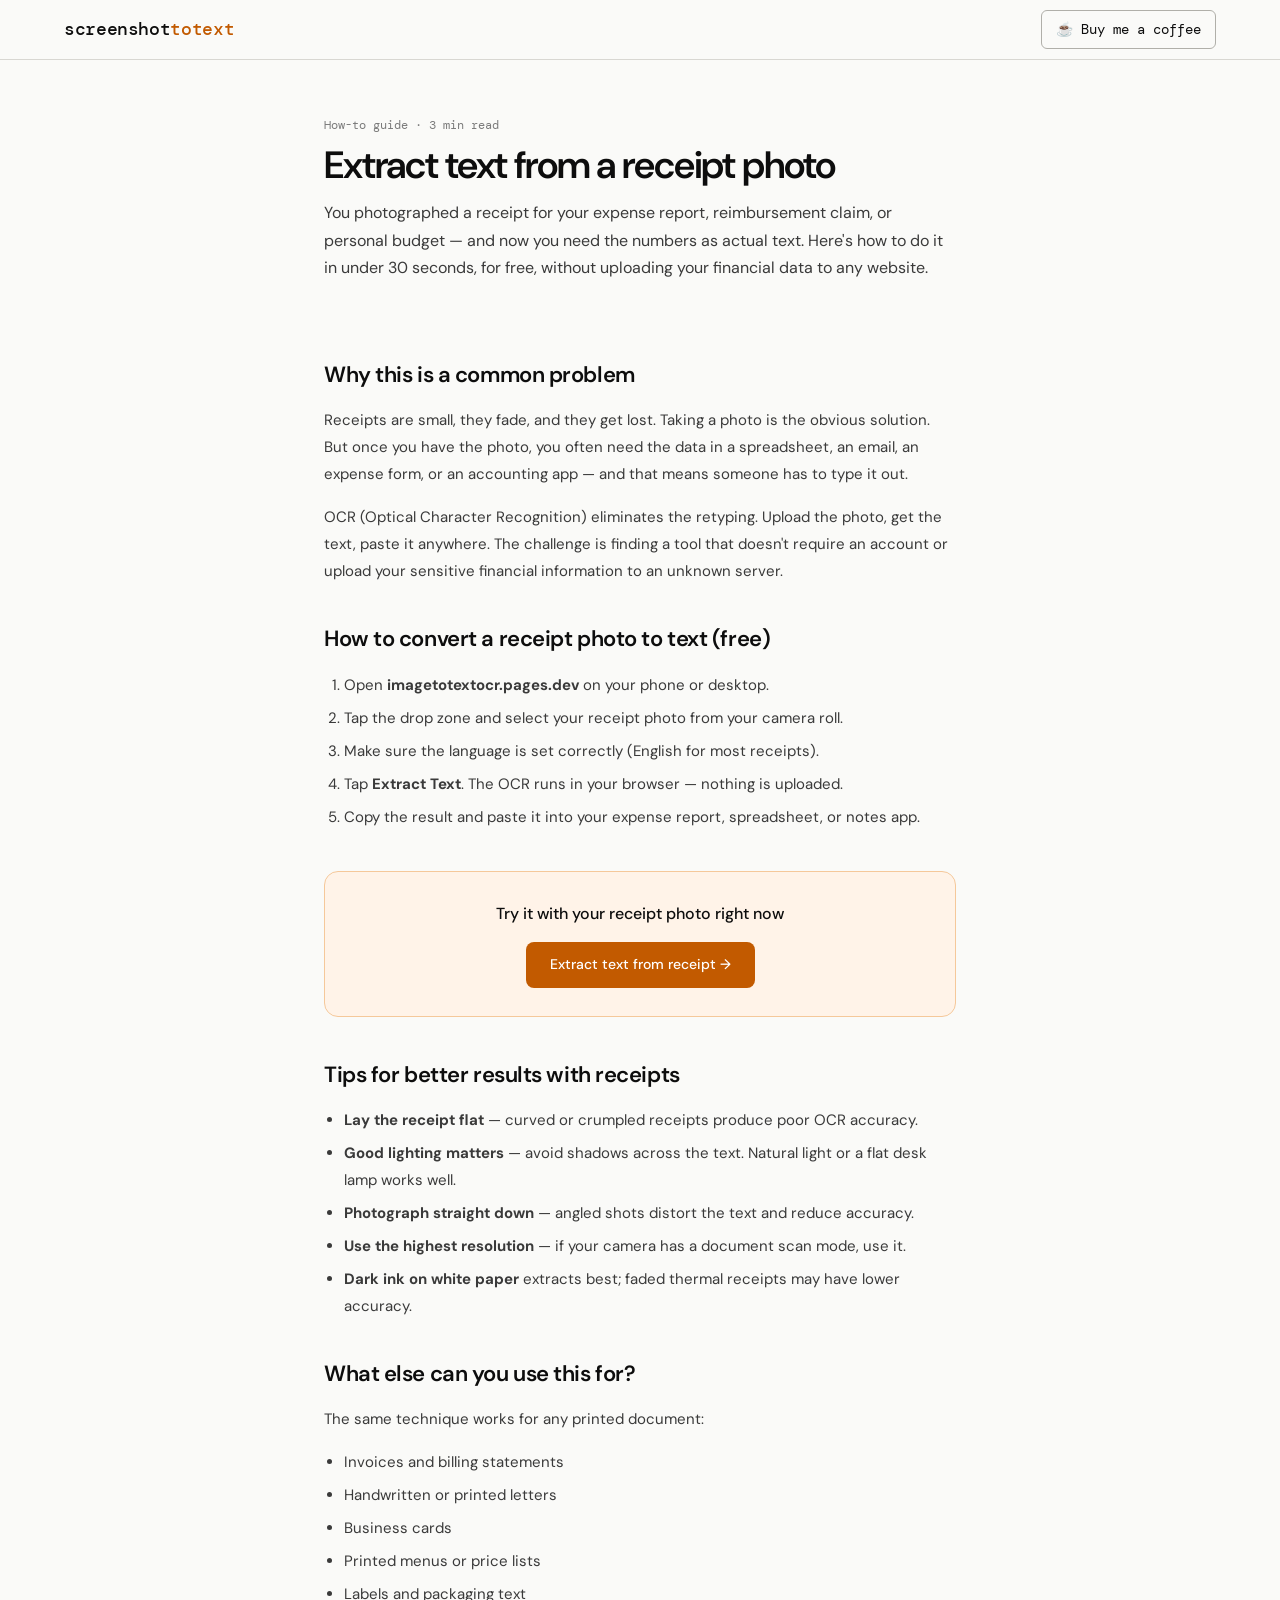
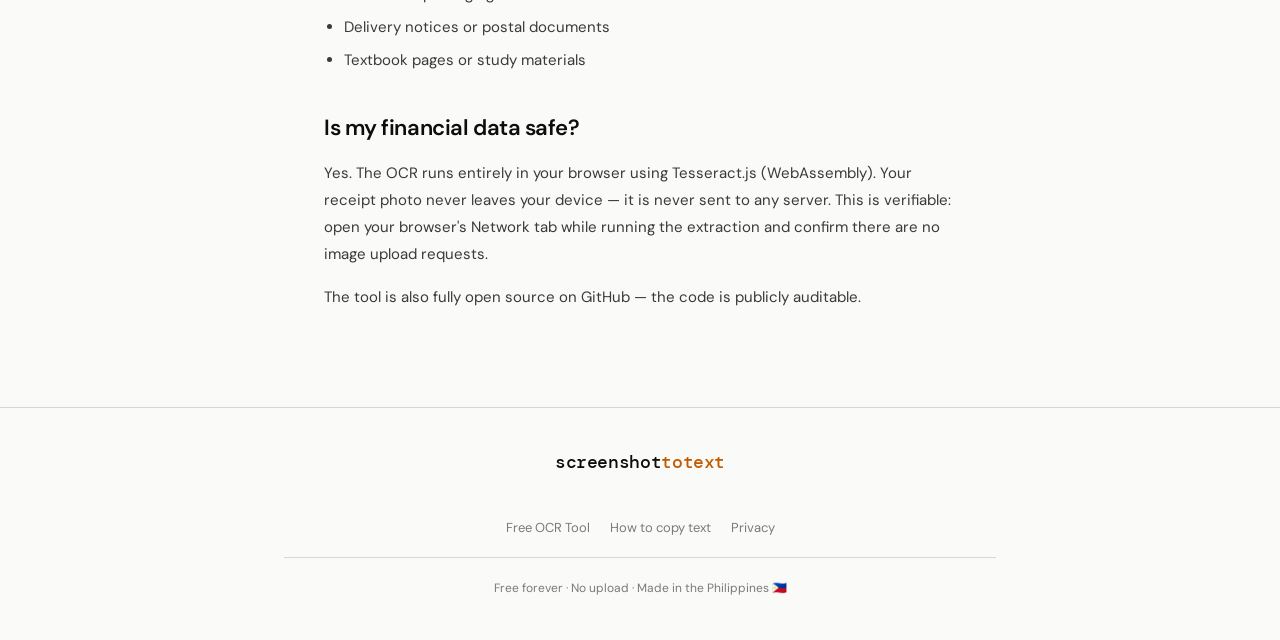
==== commit efc1f7d9: "Remove -phi from links" ====
--- a/blog/extract-text-from-receipt.html
+++ b/blog/extract-text-from-receipt.html
@@ -4,9 +4,10 @@
   <meta charset="UTF-8" />
   <meta name="viewport" content="width=device-width, initial-scale=1.0" />
   <meta name="google-site-verification" content="NXawo3W-M1GbvlyXy6zWJTYUl6UJcoLheuD6qWnZlss" />
+  <meta name="msvalidate.01" content="C8D89D9C3C43BBA70B038DBA6270A9FD" />
   <title>Extract Text from a Receipt Photo — Free Online OCR, No Signup</title>
   <meta name="description" content="Turn a photo of any receipt, invoice, or document into editable text in seconds. No upload, no account. Works on phone or desktop — completely free." />
-  <link rel="canonical" href="https://imagetotextocr-phi.pages.dev/blog/extract-text-from-receipt" />
+  <link rel="canonical" href="https://imagetotextocr.pages.dev/blog/extract-text-from-receipt" />
   <link rel="preconnect" href="https://fonts.googleapis.com" />
   <link rel="preconnect" href="https://fonts.gstatic.com" crossorigin />
   <link href="https://fonts.googleapis.com/css2?family=DM+Mono:wght@400;500&family=DM+Sans:wght@400;500;600&display=swap" rel="stylesheet" />
@@ -45,7 +46,7 @@
 
   <h2>How to convert a receipt photo to text (free)</h2>
   <ol>
-    <li>Open <strong>imagetotextocr-phi.pages.dev</strong> on your phone or desktop.</li>
+    <li>Open <strong>imagetotextocr.pages.dev</strong> on your phone or desktop.</li>
     <li>Tap the drop zone and select your receipt photo from your camera roll.</li>
     <li>Make sure the language is set correctly (English for most receipts).</li>
     <li>Tap <strong>Extract Text</strong>. The OCR runs in your browser — nothing is uploaded.</li>
